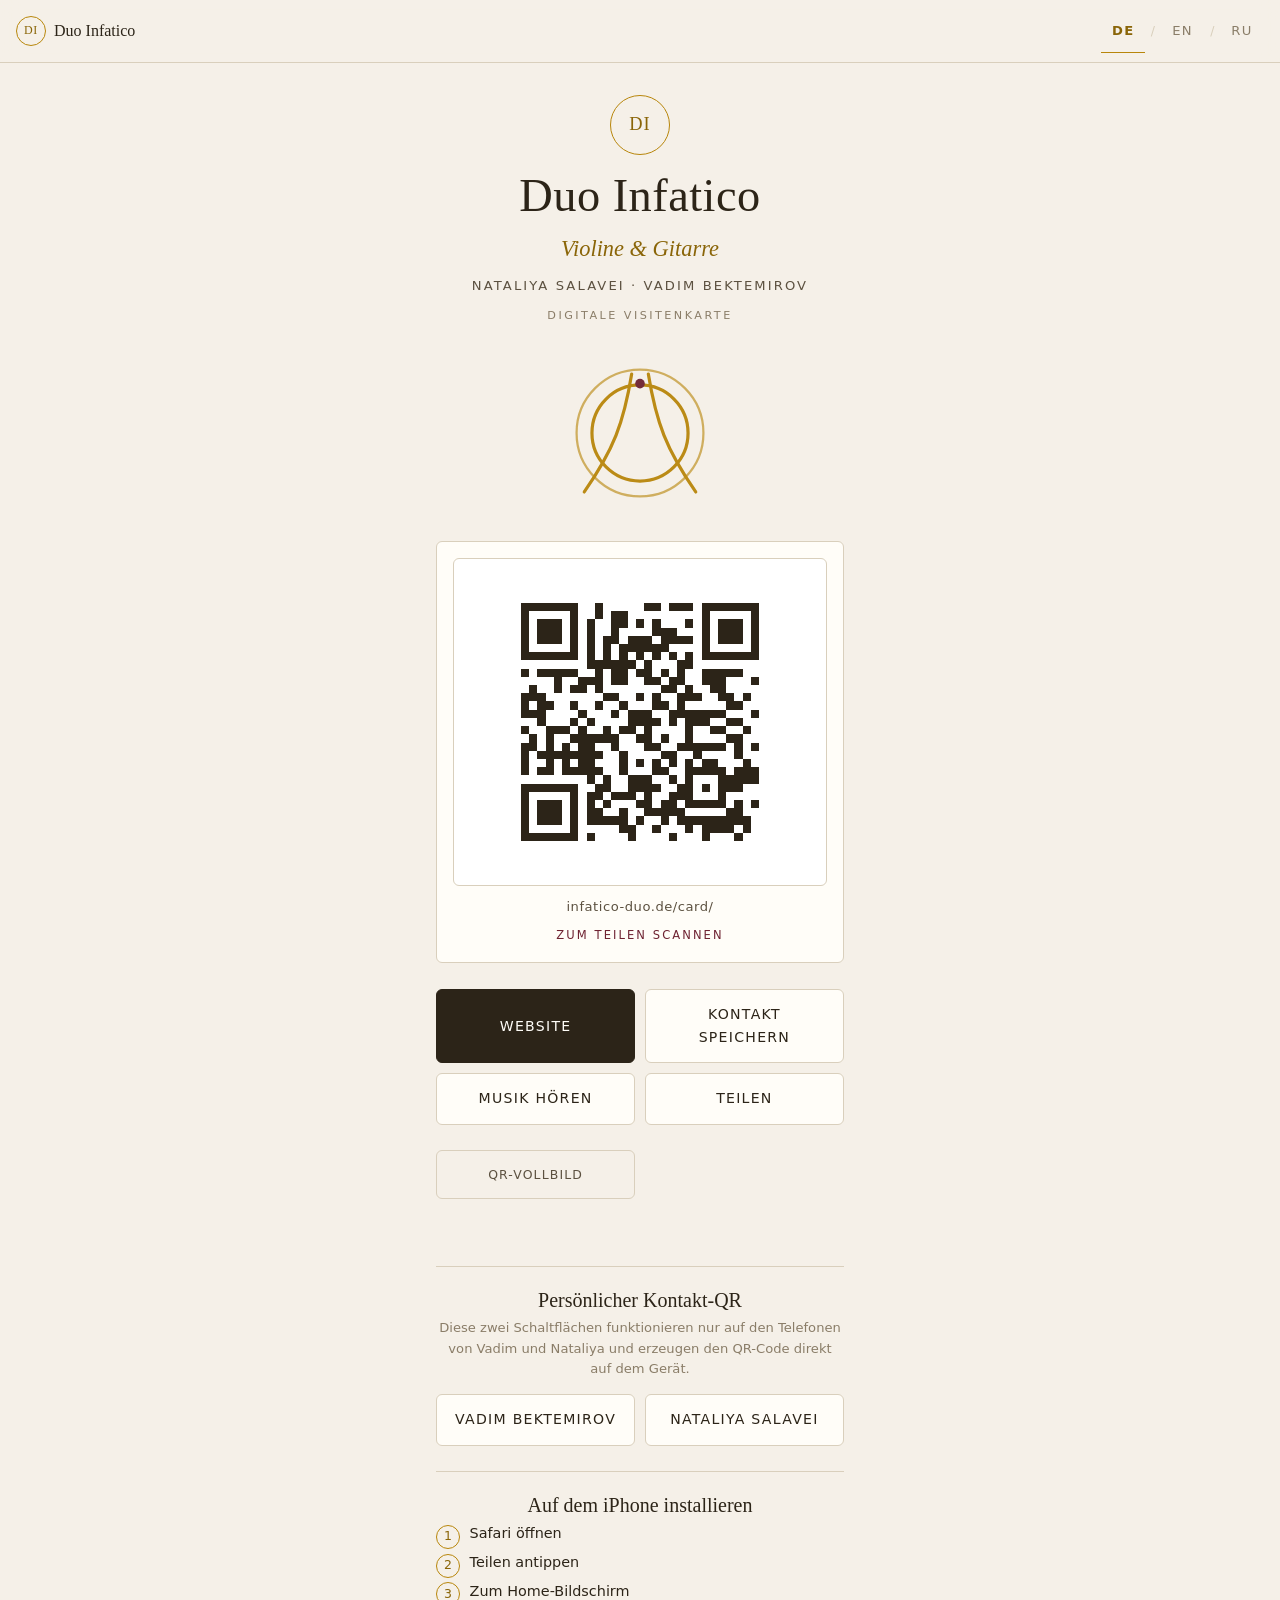
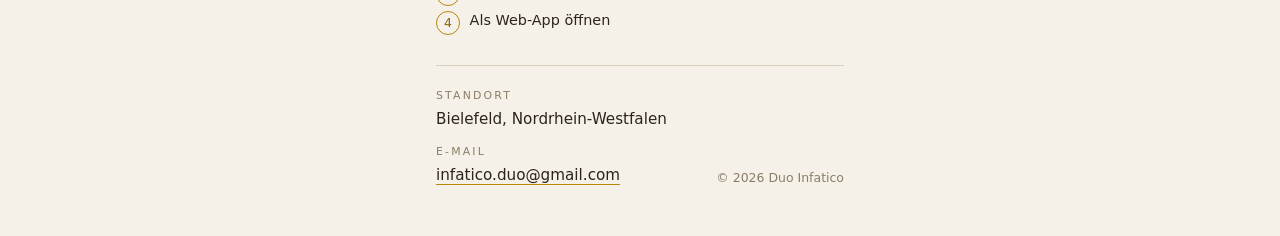
==== card/index.html @ ce0321e3 "Add PWA business card with 3 QR modes (Website/Vadim/Nataliya), localStorage-based personal contacts" ====
<!DOCTYPE html>
<html lang="de">
<head>
<meta charset="UTF-8">
<meta name="viewport" content="width=device-width, initial-scale=1.0, viewport-fit=cover">
<title>Duo Infatico – Visitenkarte</title>
<meta name="description" content="Digitale Visitenkarte des Duo Infatico: Nataliya Salavei (Violine) und Vadim Bektemirov (Gitarre) aus Bielefeld.">
<meta name="color-scheme" content="light">
<meta name="theme-color" content="#f5f0e8">
<link rel="manifest" href="manifest.webmanifest">
<link rel="icon" href="icons/icon.svg" type="image/svg+xml">
<link rel="apple-touch-icon" href="icons/icon-192.png">
<meta name="mobile-web-app-capable" content="yes">
<meta name="apple-mobile-web-app-capable" content="yes">
<meta name="apple-mobile-web-app-title" content="Duo Infatico">
<link rel="stylesheet" href="card.css">
</head>
<body>

<a class="skip-link" href="#card" data-de="Zum Inhalt springen" data-en="Skip to content" data-ru="Перейти к содержанию">Zum Inhalt springen</a>

<div class="topbar">
  <span class="topbar-brand">
    <span class="monogram monogram-sm" aria-hidden="true">DI</span>
    <span class="topbar-text">Duo Infatico</span>
  </span>

  <div class="lang-switch" role="group" aria-label="Sprache / Language / Язык">
    <button type="button" class="lang-btn is-active" data-lang="de" lang="de" aria-pressed="true">DE</button>
    <span class="lang-sep" aria-hidden="true">/</span>
    <button type="button" class="lang-btn" data-lang="en" lang="en" aria-pressed="false">EN</button>
    <span class="lang-sep" aria-hidden="true">/</span>
    <button type="button" class="lang-btn" data-lang="ru" lang="ru" aria-pressed="false">RU</button>
  </div>
</div>

<main class="card" id="card">

  <header class="card-head">
    <span class="monogram" aria-hidden="true">DI</span>
    <h1 class="card-title">Duo Infatico</h1>
    <p class="card-tagline">
      <span data-de="Violine &amp; Gitarre" data-en="Violin &amp; Guitar" data-ru="Скрипка и гитара">Violine &amp; Gitarre</span>
    </p>
    <p class="card-names">Nataliya Salavei · Vadim Bektemirov</p>
    <p class="card-kicker" data-de="Digitale Visitenkarte" data-en="Digital business card" data-ru="Цифровая визитка">Digitale Visitenkarte</p>
  </header>

  <!-- Motiv aus images/hero.svg: zwei Bögen (Geige & Gitarre) in zwei Kreisen -->
  <div class="motif" aria-hidden="true">
    <svg viewBox="0 0 512 512" focusable="false">
      <g fill="none" stroke="currentColor" stroke-linecap="round">
        <circle cx="256" cy="256" r="150" stroke-width="10"/>
        <circle cx="256" cy="256" r="198" stroke-width="7" stroke-opacity=".65"/>
        <path d="M82 440 C 174 307, 205 225, 230 72" stroke-width="10"/>
        <path d="M430 440 C 338 307, 307 225, 282 72" stroke-width="10"/>
      </g>
      <circle class="motif-dot" cx="256" cy="102" r="15"/>
    </svg>
  </div>

  <section class="qr-block" aria-labelledby="qr-heading">
    <h2 class="visually-hidden" id="qr-heading" data-de="QR-Code" data-en="QR code" data-ru="QR-код">QR-Code</h2>
    <a class="qr-frame" id="qr-open" href="qr.svg" aria-label="QR-Code vergrößern">
      <img class="qr" src="qr.svg" alt="QR-Code: https://infatico-duo.de/card/" width="740" height="740">
    </a>
    <p class="qr-caption">infatico-duo.de/card/</p>
    <p class="qr-hint" data-de="Zum Teilen scannen" data-en="Scan to share" data-ru="Отсканируйте, чтобы поделиться">Zum Teilen scannen</p>
  </section>

  <nav class="actions" aria-label="Aktionen">
    <a class="btn btn-primary" href="../">
      <span data-de="Website" data-en="Website" data-ru="Сайт">Website</span>
    </a>
    <a class="btn" href="duo-infatico.vcf" download="duo-infatico.vcf" type="text/vcard">
      <span data-de="Kontakt speichern" data-en="Save contact" data-ru="Сохранить контакт">Kontakt speichern</span>
    </a>
    <a class="btn" href="../#musik">
      <span data-de="Musik hören" data-en="Listen to music" data-ru="Слушать музыку">Musik hören</span>
    </a>
    <button class="btn" type="button" id="share">
      <span data-de="Teilen" data-en="Share" data-ru="Поделиться">Teilen</span>
    </button>
  </nav>

  <div class="actions-secondary">
    <button class="btn btn-ghost" type="button" id="qr-fullscreen">
      <span data-de="QR-Vollbild" data-en="Full-screen QR" data-ru="QR на весь экран">QR-Vollbild</span>
    </button>
    <button class="btn btn-ghost is-hidden" type="button" id="install">
      <span data-de="App installieren" data-en="Install app" data-ru="Установить приложение">App installieren</span>
    </button>
  </div>

  <p class="status" id="status" role="status" aria-live="polite"></p>

  <!-- Persönliche Kontakt-QR: nur auf den Telefonen der beiden eingerichtet -->
  <section class="contact-qr" aria-labelledby="contact-qr-heading">
    <h2 class="block-title" id="contact-qr-heading"
        data-de="Persönlicher Kontakt-QR" data-en="Personal contact QR" data-ru="Личный QR контакта">Persönlicher Kontakt-QR</h2>
    <p class="block-sub"
       data-de="Diese zwei Schaltflächen funktionieren nur auf den Telefonen von Vadim und Nataliya und erzeugen den QR-Code direkt auf dem Gerät."
       data-en="These two buttons work only on Vadim's and Nataliya's phones and create the QR code directly on the device."
       data-ru="Эти две кнопки работают только на телефонах Вадима и Наталии и создают QR-код прямо на устройстве.">Diese zwei Schaltflächen funktionieren nur auf den Telefonen von Vadim und Nataliya und erzeugen den QR-Code direkt auf dem Gerät.</p>
    <div class="actions actions-2">
      <button class="btn" type="button" id="qr-person-vadim">Vadim Bektemirov</button>
      <button class="btn" type="button" id="qr-person-nataliya">Nataliya Salavei</button>
    </div>
  </section>

  <!-- Hinweis für iPhone: Installation als Web-App -->
  <section class="install-help" aria-labelledby="install-help-heading">
    <h2 class="block-title" id="install-help-heading"
        data-de="Auf dem iPhone installieren" data-en="Install on iPhone" data-ru="Установка на iPhone">Auf dem iPhone installieren</h2>
    <ol class="steps">
      <li data-de="Safari öffnen" data-en="Open Safari" data-ru="Откройте Safari">Safari öffnen</li>
      <li data-de="Teilen antippen" data-en="Tap Share" data-ru="Нажмите «Поделиться»">Teilen antippen</li>
      <li data-de="Zum Home-Bildschirm" data-en="Add to Home Screen" data-ru="На экран «Домой»">Zum Home-Bildschirm</li>
      <li data-de="Als Web-App öffnen" data-en="Open as Web App" data-ru="Открыть как веб-приложение">Als Web-App öffnen</li>
    </ol>
  </section>

  <footer class="card-foot">
    <dl class="foot-list">
      <div>
        <dt data-de="Standort" data-en="Location" data-ru="Локация">Standort</dt>
        <dd data-de="Bielefeld, Nordrhein-Westfalen" data-en="Bielefeld, North Rhine-Westphalia" data-ru="Билефельд, Северный Рейн-Вестфалия">Bielefeld, Nordrhein-Westfalen</dd>
      </div>
      <div>
        <dt data-de="E-Mail" data-en="Email" data-ru="Email">E-Mail</dt>
        <dd><a href="mailto:infatico.duo@gmail.com">infatico.duo@gmail.com</a></dd>
      </div>
    </dl>
    <p class="foot-copy">© <span id="year">2026</span> Duo Infatico</p>
  </footer>

</main>

<!-- Vollbild-QR: öffentlicher Code (statisch) oder persönlicher Code (im Browser erzeugt) -->
<div class="qr-overlay" id="qr-overlay" role="dialog" aria-modal="true" aria-labelledby="qr-overlay-title" hidden>
  <h2 class="visually-hidden" id="qr-overlay-title" data-de="QR-Code zum Scannen" data-en="QR code to scan" data-ru="QR-код для сканирования">QR-Code zum Scannen</h2>
  <div class="qr-overlay-inner">
    <p class="qr-overlay-person" id="qr-overlay-person"></p>
    <img class="qr-overlay-img" id="qr-overlay-img" src="qr.svg" alt="QR-Code: https://infatico-duo.de/card/">
    <canvas class="qr-overlay-img" id="qr-overlay-canvas" width="360" height="360" hidden
            role="img" data-de-aria="Persönlicher QR-Code" data-en-aria="Personal QR code" data-ru-aria="Личный QR-код"
            aria-label="Persönlicher QR-Code"></canvas>
    <p class="qr-overlay-url" id="qr-overlay-url">infatico-duo.de/card/</p>
    <p class="qr-overlay-hint" data-de="Zum Schließen tippen" data-en="Tap to close" data-ru="Нажмите, чтобы закрыть">Zum Schließen tippen</p>
  </div>
  <button class="overlay-close" type="button" id="qr-close"
          data-de-aria="Schließen" data-en-aria="Close" data-ru-aria="Закрыть" aria-label="Schließen">
    <span aria-hidden="true">×</span>
  </button>
</div>

<script src="i18n.js"></script>
<script src="contact-data.js"></script>
<script src="qr.js"></script>
<script src="card.js"></script>
</body>
</html>
---- card/card.css ----
/* ==========================================================================
   Duo Infatico – Digitale Visitenkarte (/card/)
   card.css · mobile-first · keine Frameworks · keine externen Schriften
   Palettes des Hauptauftritts: Ivory, Charcoal, Antikgold, wenig Burgunder
   ========================================================================== */

:root {
  /* Grundpalette (identisch zum Hauptauftritt) */
  --bg:          #f5f0e8;  /* Ivory */
  --surface:     #fffdf8;
  --text:        #2c2418;  /* Charcoal */
  --text-soft:   #5c5140;
  --text-muted:  #8a7d68;
  --line:        #d9cfbc;

  --accent:      #b8860b;  /* Antikgold – Flächen, Linien, große Schrift */
  --accent-ink:  #8a6508;  /* dunkleres Gold für kleine Schrift (Kontrast ≥ 4.5:1) */
  --burgundy:    #6e2231;  /* sparsamer Akzent */

  --font-sans:  "Inter", system-ui, -apple-system, "Segoe UI", Roboto, "Helvetica Neue", Arial, sans-serif;
  --font-serif: "Playfair Display", Georgia, "Times New Roman", serif;

  --radius: 6px;
  --tap: 52px;             /* Mindesthöhe für Touch-Ziele (Galaxy) */

  --ease: cubic-bezier(.22, .61, .36, 1);
  --t-fast: .18s var(--ease);
}

*,
*::before,
*::after { box-sizing: border-box; }

/* Muss die weiter unten stehenden display-Regeln (z. B. `img { display: block }`)
   überstimmen – sonst bleiben per hidden-Attribut versteckte Elemente sichtbar. */
[hidden] { display: none !important; }

html {
  -webkit-text-size-adjust: 100%;
  scroll-behavior: smooth;
}

body {
  margin: 0;
  min-height: 100dvh;
  background: var(--bg);
  color: var(--text);
  font-family: var(--font-sans);
  font-size: 1rem;
  line-height: 1.6;
  overflow-x: hidden;
  -webkit-font-smoothing: antialiased;
  padding-bottom: env(safe-area-inset-bottom);
}

h1, h2, h3 {
  font-family: var(--font-serif);
  font-weight: 400;
  line-height: 1.15;
  margin: 0;
}

p { margin: 0; }

a { color: inherit; text-decoration: none; }

img { max-width: 100%; height: auto; display: block; }

button {
  font: inherit;
  color: inherit;
  background: none;
  border: 0;
  cursor: pointer;
}

:focus-visible {
  outline: 2px solid var(--accent);
  outline-offset: 2px;
}

.visually-hidden {
  position: absolute;
  width: 1px;
  height: 1px;
  margin: -1px;
  padding: 0;
  overflow: hidden;
  clip: rect(0 0 0 0);
  white-space: nowrap;
  border: 0;
}

.skip-link {
  position: absolute;
  left: -9999px;
  top: 0;
  background: var(--text);
  color: var(--surface);
  padding: .6rem 1rem;
  z-index: 50;
}
.skip-link:focus { left: .5rem; top: .5rem; }

/* ------------------------------------------------------------- Kopfleiste */

.topbar {
  position: sticky;
  top: 0;
  z-index: 20;
  display: flex;
  align-items: center;
  justify-content: space-between;
  gap: 1rem;
  padding: .55rem 1rem;
  padding-top: calc(.55rem + env(safe-area-inset-top));
  background: rgba(245, 240, 232, .92);
  -webkit-backdrop-filter: blur(10px);
  backdrop-filter: blur(10px);
  border-bottom: 1px solid var(--line);
}

.topbar-brand {
  display: inline-flex;
  align-items: center;
  gap: .5rem;
  min-width: 0;
}

.topbar-text {
  font-family: var(--font-serif);
  font-size: 1rem;
  white-space: nowrap;
  overflow: hidden;
  text-overflow: ellipsis;
}

.monogram {
  display: grid;
  place-items: center;
  width: 60px;
  height: 60px;
  border: 1px solid var(--accent);
  border-radius: 50%;
  color: var(--accent-ink);
  font-family: var(--font-serif);
  font-size: 1.15rem;
  letter-spacing: .05em;
  flex: 0 0 auto;
}

.monogram-sm {
  width: 30px;
  height: 30px;
  font-size: .75rem;
}

/* Sprachumschalter */
.lang-switch {
  display: inline-flex;
  align-items: center;
  gap: .35rem;
  flex: 0 0 auto;
}

.lang-btn {
  display: inline-flex;
  align-items: center;
  justify-content: center;
  min-width: 44px;
  min-height: 44px;          /* Touch-Ziel für Smartphones */
  padding: .5rem .4rem;
  font-size: .82rem;
  letter-spacing: .1em;
  color: var(--text-muted);
  border-bottom: 1px solid transparent;
  transition: color var(--t-fast), border-color var(--t-fast);
}
.lang-btn:hover { color: var(--text); }
.lang-btn.is-active {
  color: var(--accent-ink);
  border-bottom-color: var(--accent);
  font-weight: 600;
}
.lang-sep { color: var(--line); font-size: .78rem; }

/* ------------------------------------------------------------------ Karte */

.card {
  width: 100%;
  max-width: 27rem;
  margin: 0 auto;
  padding: 1.5rem 1.15rem 2.5rem;
  display: flex;
  flex-direction: column;
  align-items: center;
  gap: 1.35rem;
  text-align: center;
}

.card-head {
  display: flex;
  flex-direction: column;
  align-items: center;
  gap: .55rem;
}

.card-title {
  font-size: clamp(2.1rem, 9.5vw, 2.9rem);
  letter-spacing: .01em;
  margin-top: .35rem;
}

.card-tagline {
  font-family: var(--font-serif);
  font-style: italic;
  font-size: clamp(1.15rem, 5vw, 1.4rem);
  color: var(--accent-ink);
}

.card-names {
  font-size: .82rem;
  letter-spacing: .16em;
  text-transform: uppercase;
  color: var(--text-soft);
  line-height: 1.5;
}

.card-kicker {
  font-size: .7rem;
  letter-spacing: .22em;
  text-transform: uppercase;
  color: var(--text-muted);
  margin-top: .2rem;
}

/* Motiv (Geige & Gitarre) – dieselben Formen wie images/hero.svg */
.motif {
  width: clamp(120px, 36vw, 164px);
  color: var(--accent);
  opacity: .95;
}
.motif svg { width: 100%; height: auto; display: block; }
.motif-dot { fill: var(--burgundy); }

/* -------------------------------------------------------------- QR-Bereich */

.qr-block {
  width: 100%;
  background: var(--surface);
  border: 1px solid var(--line);
  border-radius: var(--radius);
  padding: 1rem 1rem 1.1rem;
  display: flex;
  flex-direction: column;
  align-items: center;
  gap: .6rem;
}

.qr-frame {
  display: grid;
  place-items: center;
  width: 100%;
  padding: .7rem;
  background: #fff;
  border: 1px solid var(--line);
  border-radius: var(--radius);
}

.qr {
  width: 100%;
  max-width: 17.5rem;
  aspect-ratio: 1 / 1;
}

.qr-caption {
  font-size: .82rem;
  letter-spacing: .04em;
  color: var(--text-soft);
  word-break: break-word;
}

.qr-hint {
  font-size: .72rem;
  letter-spacing: .18em;
  text-transform: uppercase;
  color: var(--burgundy);
}

/* ----------------------------------------------------------------- Buttons */

.actions,
.actions-secondary {
  width: 100%;
  display: grid;
  gap: .6rem;
}

.btn {
  display: inline-flex;
  align-items: center;
  justify-content: center;
  min-height: var(--tap);
  padding: .85rem 1.1rem;
  border: 1px solid var(--line);
  border-radius: var(--radius);
  background: var(--surface);
  color: var(--text);
  font-size: .88rem;
  font-weight: 500;
  letter-spacing: .09em;
  text-transform: uppercase;
  text-align: center;
  transition: background-color var(--t-fast), color var(--t-fast), border-color var(--t-fast);
}

.btn:hover,
.btn:focus-visible {
  border-color: var(--accent);
}

.btn-primary {
  background: var(--text);
  border-color: var(--text);
  color: var(--surface);
}
.btn-primary:hover,
.btn-primary:focus-visible {
  background: var(--burgundy);
  border-color: var(--burgundy);
  color: #fff;
}

.btn-ghost {
  background: transparent;
  border-color: var(--line);
  color: var(--text-soft);
  font-size: .78rem;
  min-height: 46px;
}
.btn-ghost:hover,
.btn-ghost:focus-visible {
  color: var(--text);
  border-color: var(--accent);
}

.is-hidden { display: none !important; }

.status {
  min-height: 1.2em;
  font-size: .82rem;
  color: var(--text-soft);
  text-align: center;
}
.status.is-error { color: var(--burgundy); }

/* ------------------------------------------------------------------ Fußzeile */

.card-foot {
  width: 100%;
  margin-top: .5rem;
  padding-top: 1.35rem;
  border-top: 1px solid var(--line);
  display: flex;
  flex-direction: column;
  gap: .9rem;
}

.foot-list {
  margin: 0;
  display: grid;
  gap: .75rem;
}
.foot-list dt {
  font-size: .68rem;
  letter-spacing: .2em;
  text-transform: uppercase;
  color: var(--text-muted);
  margin-bottom: .15rem;
}
.foot-list dd {
  margin: 0;
  font-size: .95rem;
}
.foot-list a {
  border-bottom: 1px solid var(--accent);
  transition: color var(--t-fast);
}
.foot-list a:hover { color: var(--accent-ink); }

.foot-copy {
  font-size: .78rem;
  color: var(--text-muted);
}

/* ------------------------------------------------------------- Vollbild-QR */

.qr-overlay {
  position: fixed;
  inset: 0;
  z-index: 100;
  background: #fff;
  display: grid;
  place-items: center;
  padding: 1rem;
  padding-top: calc(1rem + env(safe-area-inset-top));
  padding-bottom: calc(1rem + env(safe-area-inset-bottom));
}
.qr-overlay[hidden] { display: none; }

.qr-overlay-inner {
  display: flex;
  flex-direction: column;
  align-items: center;
  gap: .9rem;
  width: 100%;
  max-width: 40rem;
}

.qr-overlay-img {
  width: min(88vw, 78vh, 34rem);
  height: auto;
  aspect-ratio: 1 / 1;
}

.qr-overlay-url {
  font-size: clamp(.85rem, 3.6vw, 1.05rem);
  letter-spacing: .06em;
  color: var(--text);
}

.qr-overlay-hint {
  font-size: .75rem;
  letter-spacing: .18em;
  text-transform: uppercase;
  color: var(--text-muted);
}

.overlay-close {
  position: absolute;
  top: calc(.6rem + env(safe-area-inset-top));
  right: .8rem;
  width: var(--tap);
  height: var(--tap);
  display: grid;
  place-items: center;
  font-size: 2rem;
  line-height: 1;
  color: var(--text);
  border: 1px solid var(--line);
  border-radius: 50%;
  background: var(--surface);
}
.overlay-close:hover { border-color: var(--accent); color: var(--accent-ink); }

/* ----------------------------------------------------------------- Desktop */

@media (min-width: 640px) {
  .card {
    max-width: 29rem;
    padding: 2rem 1.75rem 3rem;
    gap: 1.6rem;
  }
  .qr { max-width: 19rem; }
  .actions { grid-template-columns: 1fr 1fr; }
  .actions-secondary { grid-template-columns: 1fr 1fr; }
  .card-foot { flex-direction: row; align-items: flex-end; justify-content: space-between; text-align: left; }
  .foot-list { text-align: left; }
}

/* ==========================================================================
   Unterseiten (/card/setup/ und /card/contact/) und Zusatzblöcke
   ========================================================================== */

.page-inner {
  width: 100%;
  max-width: 32rem;
  margin: 0 auto;
  padding: 1.5rem 1.15rem 3rem;
  display: flex;
  flex-direction: column;
  gap: 1.25rem;
}

.page-title {
  font-size: clamp(1.6rem, 6.5vw, 2.1rem);
  text-align: left;
}

/* Hinweisboxen */
.notice {
  padding: 1rem 1.1rem;
  border: 1px solid var(--line);
  border-left-width: 4px;
  border-radius: var(--radius);
  background: var(--surface);
  display: flex;
  flex-direction: column;
  gap: .55rem;
  font-size: .92rem;
  text-align: left;
}
.notice-warn { border-left-color: var(--accent); }
.notice-error { border-left-color: var(--burgundy); }
.notice-title {
  font-family: var(--font-serif);
  font-size: 1.1rem;
  color: var(--text);
}
.notice-hint {
  font-size: .84rem;
  line-height: 1.6;
  color: var(--text-soft);
  border-left: 2px solid var(--accent);
  padding-left: .8rem;
  text-align: left;
}

/* Formular */
.form {
  display: flex;
  flex-direction: column;
  gap: 1.1rem;
  text-align: left;
}

.fieldset {
  border: 1px solid var(--line);
  border-radius: var(--radius);
  padding: .9rem 1rem 1.1rem;
  margin: 0;
}
.fieldset legend {
  padding: 0 .4rem;
  font-size: .72rem;
  letter-spacing: .18em;
  text-transform: uppercase;
  color: var(--text-muted);
}

.radio-row {
  display: grid;
  gap: .6rem;
}
@media (min-width: 520px) {
  .radio-row { grid-template-columns: 1fr 1fr; }
}

.radio {
  display: flex;
  align-items: center;
  gap: .6rem;
  padding: .7rem .8rem;
  min-height: var(--tap);
  border: 1px solid var(--line);
  border-radius: var(--radius);
  background: var(--surface);
  cursor: pointer;
}
.radio:has(input:checked) {
  border-color: var(--accent);
  box-shadow: inset 0 0 0 1px var(--accent);
}
.radio input { width: 20px; height: 20px; accent-color: var(--accent); flex: 0 0 auto; }
.radio-text { display: flex; flex-direction: column; line-height: 1.3; }
.radio-text strong { font-size: .95rem; font-weight: 600; }
.radio-text em {
  font-style: normal;
  font-size: .78rem;
  color: var(--accent-ink);
}

.field-hint {
  margin-top: .4rem;
  font-size: .76rem;
  line-height: 1.5;
  color: var(--text-muted);
}

.field input.is-invalid { border-color: var(--burgundy); }

/* Vorschau des persönlichen QR */
.preview {
  display: flex;
  flex-direction: column;
  align-items: center;
  gap: .6rem;
  padding: 1.1rem;
  border: 1px solid var(--line);
  border-radius: var(--radius);
  background: var(--surface);
}
.preview-title {
  font-size: 1.2rem;
  align-self: flex-start;
}
.preview-person {
  font-size: .95rem;
  color: var(--accent-ink);
  align-self: flex-start;
}
.qr-frame-preview { max-width: 20rem; }
.qr-frame-preview canvas { width: 100%; height: auto; aspect-ratio: 1 / 1; }
.preview-hint {
  font-size: .78rem;
  line-height: 1.55;
  color: var(--text-muted);
  text-align: left;
}

/* Kontaktseite */
.contact-kicker {
  font-size: .72rem;
  letter-spacing: .22em;
  text-transform: uppercase;
  color: var(--text-muted);
}
.contact-instrument {
  font-size: 1rem;
  color: var(--accent-ink);
}
.contact-list {
  margin: 0;
  display: grid;
  gap: .85rem;
  text-align: left;
}
.contact-list dt {
  font-size: .68rem;
  letter-spacing: .2em;
  text-transform: uppercase;
  color: var(--text-muted);
  margin-bottom: .15rem;
}
.contact-list dd {
  margin: 0;
  font-size: 1.05rem;
  word-break: break-word;
}

.btn-big {
  min-height: 64px;
  font-size: 1rem;
  letter-spacing: .08em;
}

.privacy-note {
  font-size: .78rem;
  line-height: 1.6;
  color: var(--text-muted);
  text-align: left;
}

.link-quiet {
  font-size: .88rem;
  color: var(--text-soft);
  border-bottom: 1px solid var(--accent);
}
.link-quiet:hover { color: var(--accent-ink); }

.page-foot { text-align: center; }

/* Zusatzblöcke auf der Visitenkarte */
.block-title {
  font-size: 1.25rem;
  margin-bottom: .4rem;
}
.block-sub {
  font-size: .82rem;
  line-height: 1.55;
  color: var(--text-muted);
  margin-bottom: .9rem;
}

.contact-qr,
.install-help {
  width: 100%;
  padding-top: 1.35rem;
  border-top: 1px solid var(--line);
}

.steps {
  margin: 0;
  padding: 0;
  list-style: none;
  counter-reset: step;
  display: grid;
  gap: .45rem;
  text-align: left;
}
.steps li {
  counter-increment: step;
  position: relative;
  padding-left: 2.1rem;
  font-size: .9rem;
  line-height: 1.5;
}
.steps li::before {
  content: counter(step);
  position: absolute;
  left: 0;
  top: .1rem;
  width: 1.5rem;
  height: 1.5rem;
  display: grid;
  place-items: center;
  border: 1px solid var(--accent);
  border-radius: 50%;
  font-size: .78rem;
  color: var(--accent-ink);
}

/* Persönlicher QR im Vollbild */
.qr-overlay-person {
  font-family: var(--font-serif);
  font-size: clamp(1.05rem, 4.4vw, 1.35rem);
  color: var(--text);
}
canvas.qr-overlay-img {
  aspect-ratio: 1 / 1;
  height: auto;
  background: #fff;
}

/* ------------------------------------------------------ Reduzierte Bewegung */

@media (prefers-reduced-motion: reduce) {
  html { scroll-behavior: auto; }
  *, *::before, *::after {
    animation-duration: .001ms !important;
    transition-duration: .001ms !important;
  }
}

/* Installierte App (standalone): etwas kompakter oben */
@media (display-mode: standalone) {
  .topbar { padding-top: calc(.5rem + env(safe-area-inset-top)); }
}
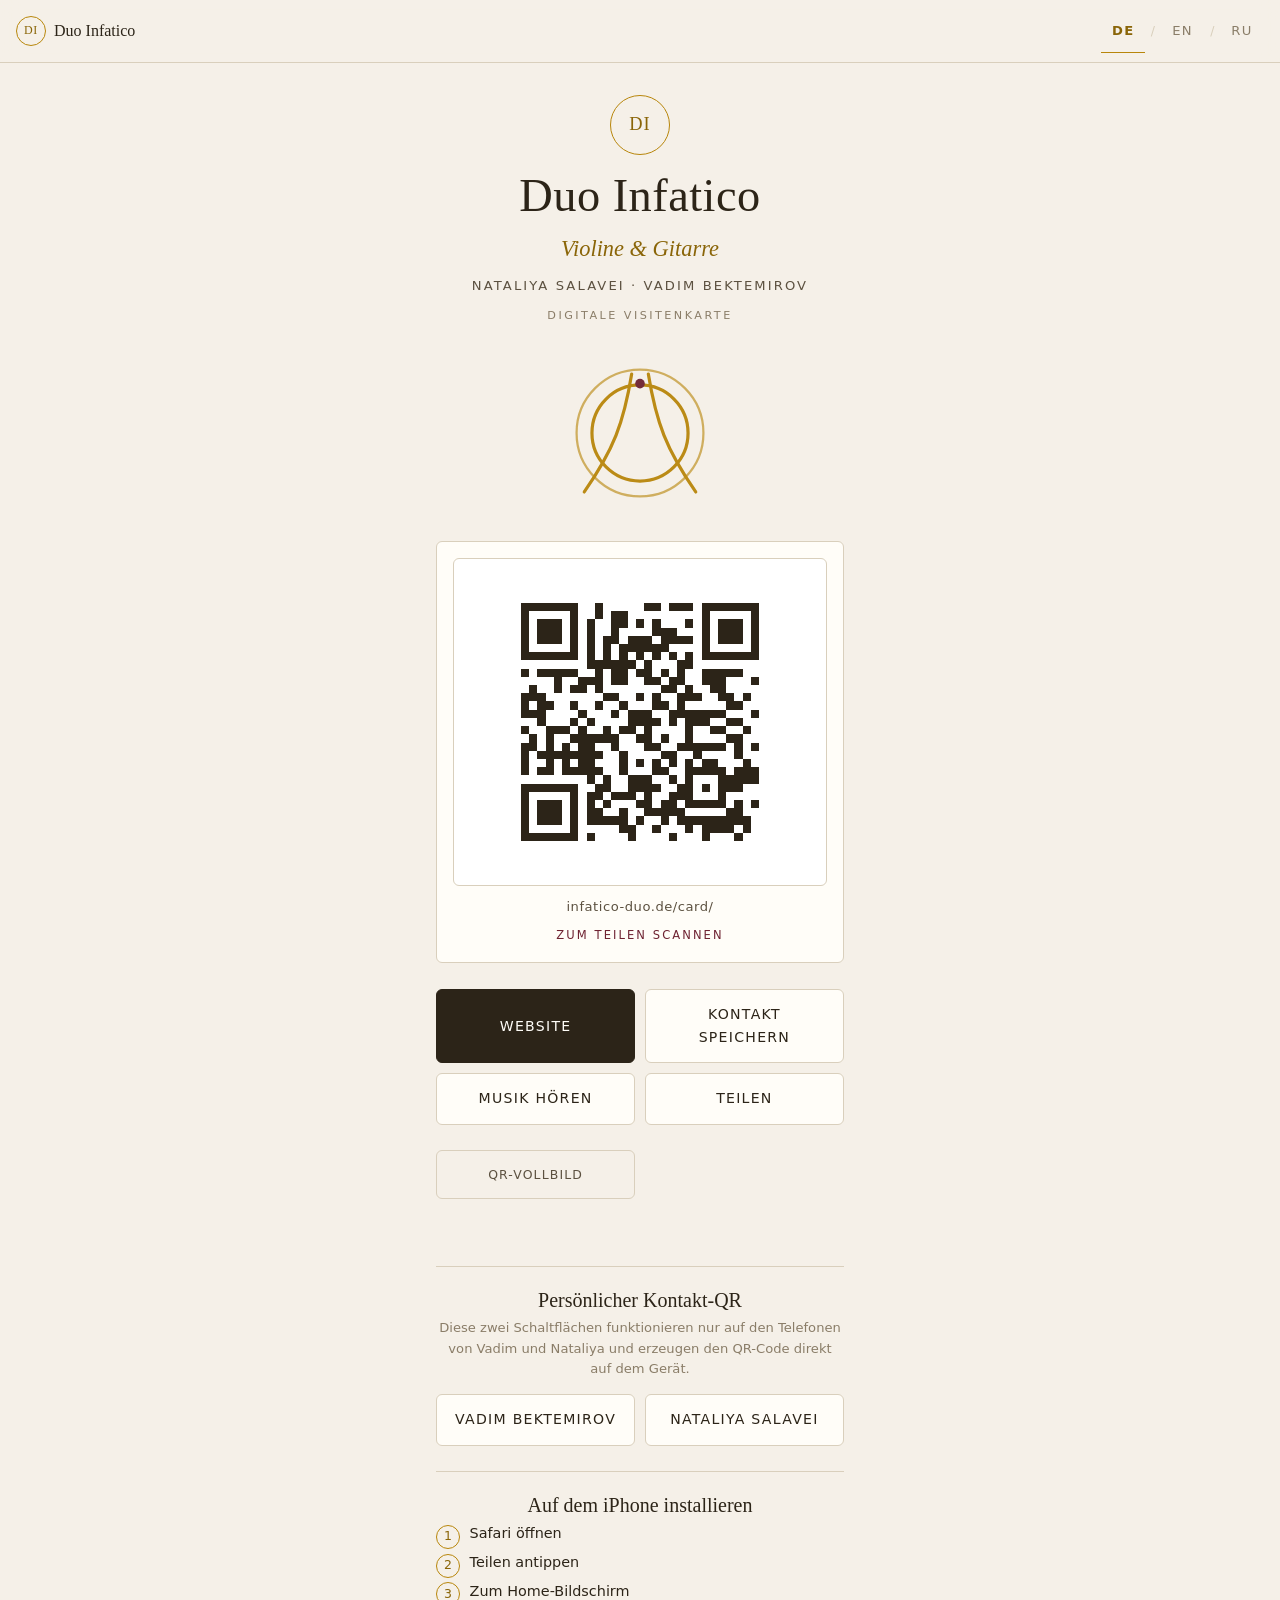
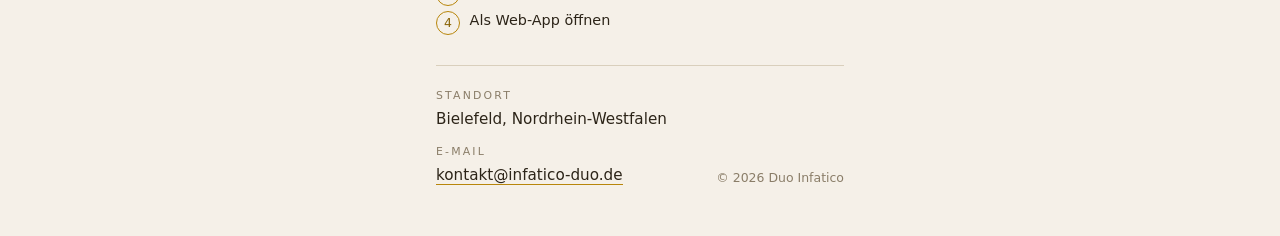
==== commit e4492b96: "Change public email to kontakt@infatico-duo.de Oeffentliche Adresse in index.html, card/index.html, " ====
--- a/card/index.html
+++ b/card/index.html
@@ -128,7 +128,7 @@
       </div>
       <div>
         <dt data-de="E-Mail" data-en="Email" data-ru="Email">E-Mail</dt>
-        <dd><a href="mailto:infatico.duo@gmail.com">infatico.duo@gmail.com</a></dd>
+        <dd><a href="mailto:kontakt@infatico-duo.de">kontakt@infatico-duo.de</a></dd>
       </div>
     </dl>
     <p class="foot-copy">© <span id="year">2026</span> Duo Infatico</p>
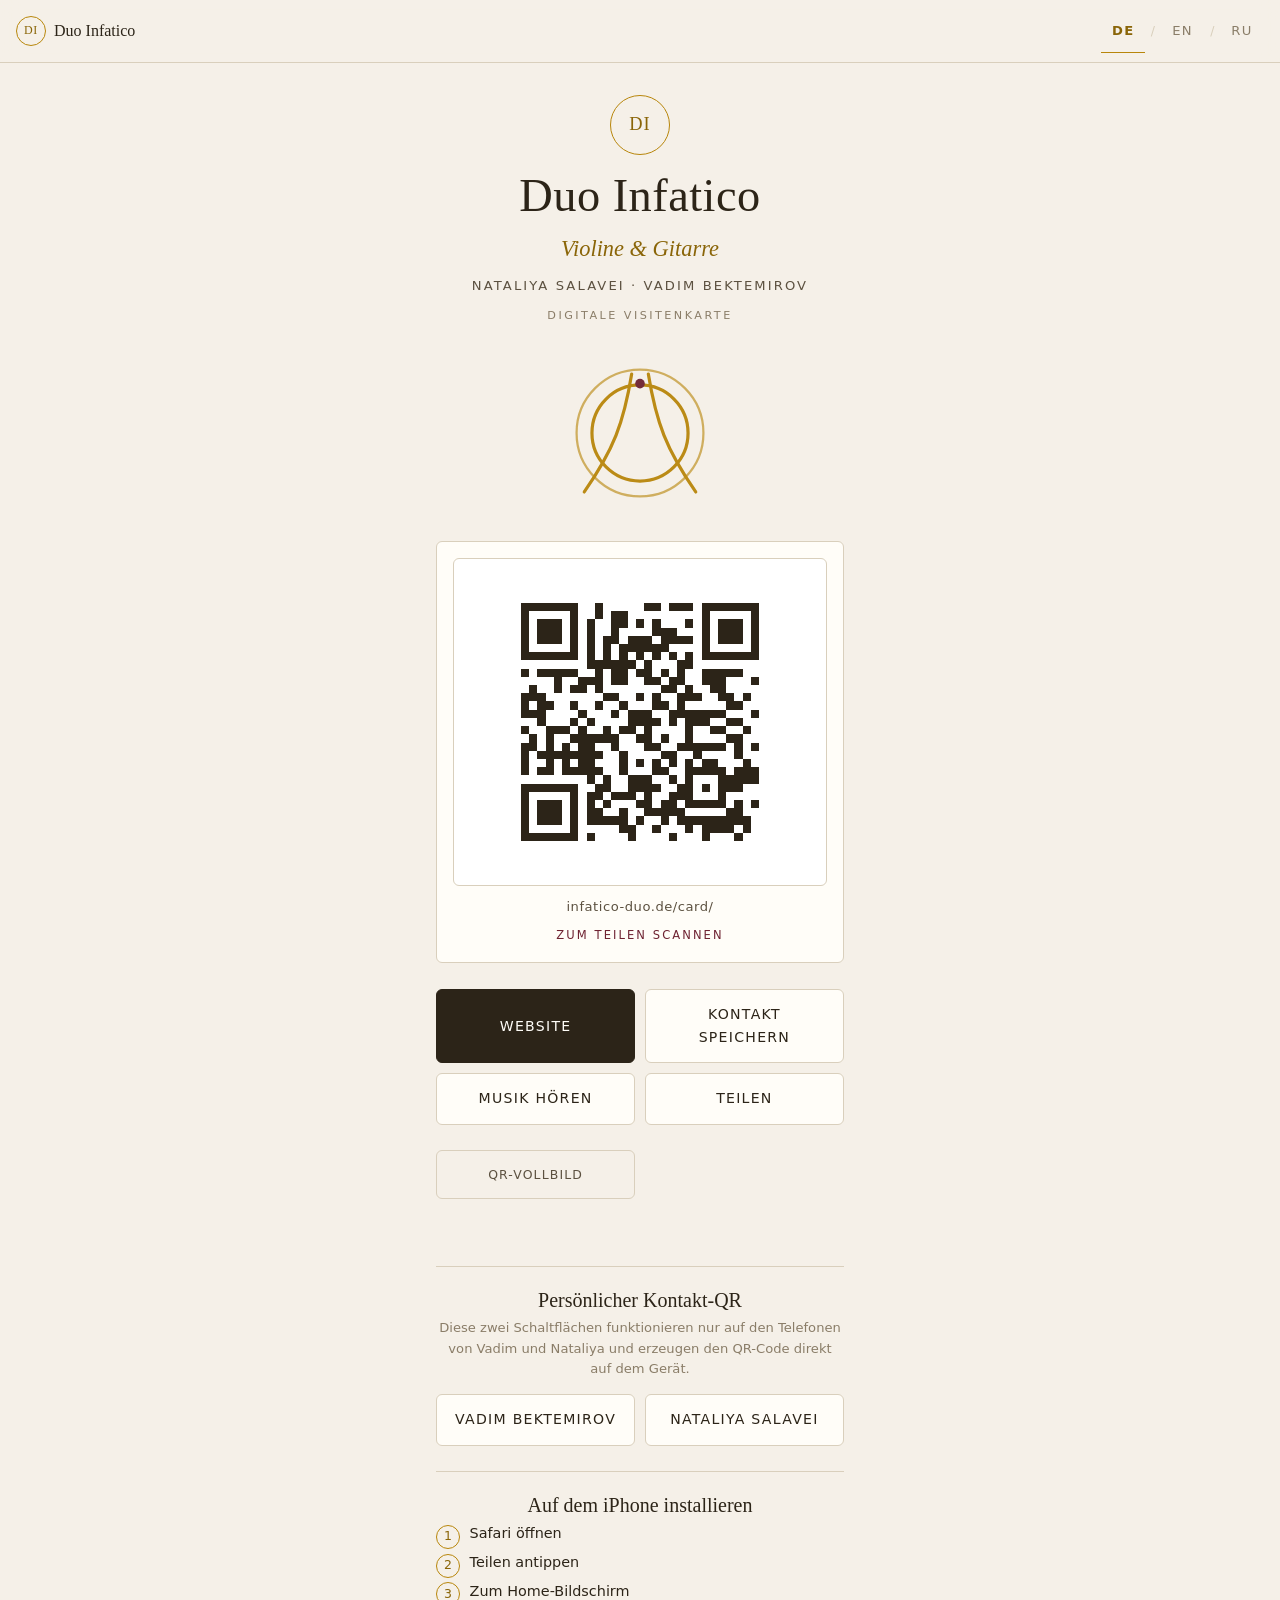
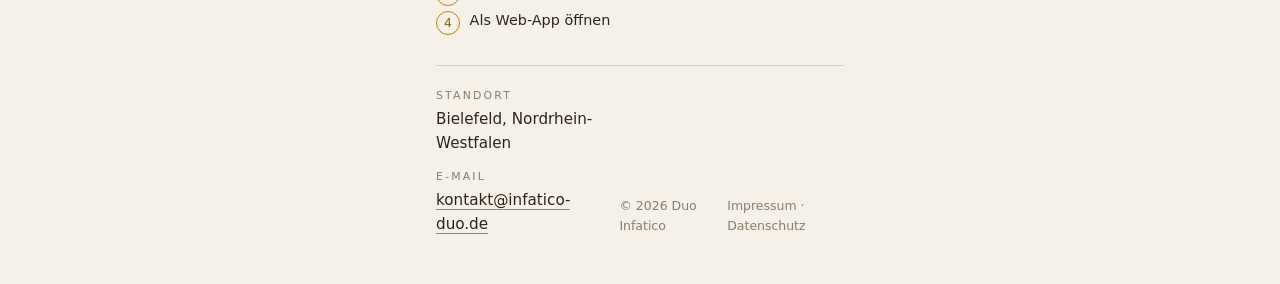
==== commit 9151bd9f: "Add Impressum and Datenschutz pages, update footers, sessionStorage for language, sw cache v4" ====
--- a/card/index.html
+++ b/card/index.html
@@ -132,6 +132,7 @@
       </div>
     </dl>
     <p class="foot-copy">© <span id="year">2026</span> Duo Infatico</p>
+    <p class="foot-copy"><a href="../impressum.html">Impressum</a> · <a href="../datenschutz.html">Datenschutz</a></p>
   </footer>
 
 </main>
--- a/card/card.css
+++ b/card/card.css
@@ -660,6 +660,20 @@
 
 .page-foot { text-align: center; }
 
+/* Fußzeile mit den Rechtstexten auf den Unterseiten */
+.legal-footer {
+  text-align: center;
+  font-size: .8rem;
+  line-height: 1.6;
+  color: var(--text-muted);
+}
+.legal-footer a {
+  color: var(--text-soft);
+  border-bottom: 1px solid var(--accent);
+}
+.legal-footer a:hover,
+.legal-footer a:focus-visible { color: var(--accent-ink); }
+
 /* Zusatzblöcke auf der Visitenkarte */
 .block-title {
   font-size: 1.25rem;
